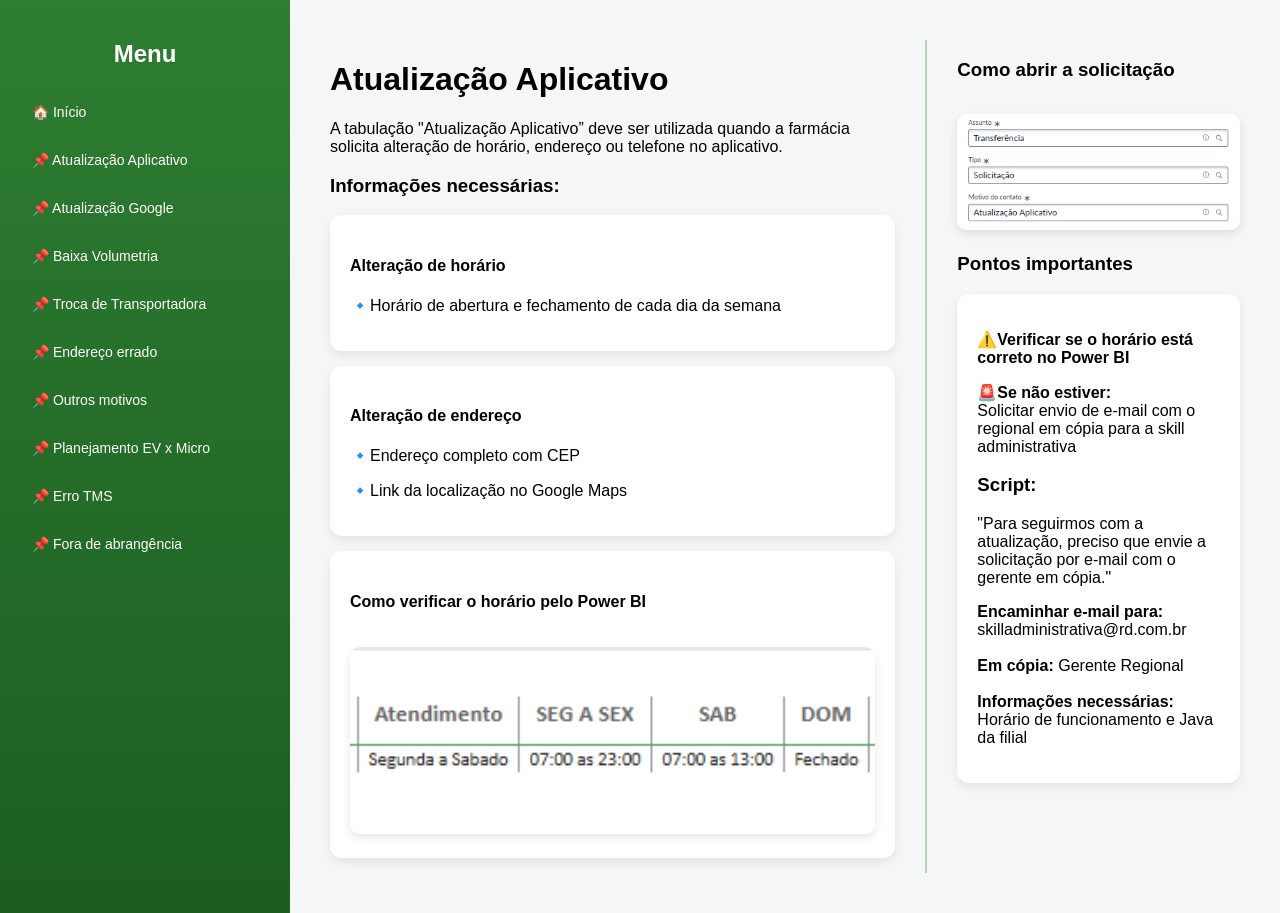
==== atualiza.html @ 26becaf9 "Add files via upload" ====
<!DOCTYPE html>
<html lang="pt-br">
<head>
  <meta charset="UTF-8">
  <title>Atualização Aplicativo</title>
  <link rel="stylesheet" href="style.css">
</head>

<body>

  <!-- MENU (igual ao index) -->
  <div class="sidebar">
    <h2>Menu</h2>

    <a href="index.html" class="menu-btn">🏠 Início</a>
    <a href="atualiza.html" class="menu-btn">📌 Atualização Aplicativo</a>
    <a href="atualizaGoogle.html" class="menu-btn">📌 Atualização Google</a>
    <a href="baixa.html" class="menu-btn">📌 Baixa Volumetria</a>
    <a href="Troca.html" class="menu-btn">📌 Troca de Transportadora</a>
    <a href="Endereço.html" class="menu-btn">📌 Endereço errado</a>
    <a href="outros.html" class="menu-btn">📌 Outros motivos</a>
    <a href="planejamento.html" class="menu-btn">📌 Planejamento EV x Micro</a>
    <a href="Erro.html" class="menu-btn">📌 Erro TMS</a>
    <a href="fora.html" class="menu-btn">📌 Fora de abrangência</a>
  </div>

  <!-- CONTEÚDO -->
  <div class="content">

    <div class="container-duplo">

      <!-- ESQUERDA -->
      <div class="lado-esquerdo">
        <h1>Atualização Aplicativo</h1>

        <p>
          A tabulação "Atualização Aplicativo” deve ser utilizada quando a farmácia solicita alteração de horário, endereço ou telefone no aplicativo.
        </p>

        <h3>Informações necessárias:</h3>

        <div class="card">
          <h4>Alteração de horário</h4>
          <p>🔹Horário de abertura e fechamento de cada dia da semana</p>
        </div>

        <div class="card">
          <h4>Alteração de endereço</h4>
          <p>🔹Endereço completo com CEP</p>
          <p>🔹Link da localização no Google Maps</p>
        </div>
        <div class="card">
          <h4>Como verificar o horário pelo Power BI</h4>
          <img src="img/powerbi.png" class="imagem-explicativa">
         
        </div>
      </div>


      <!-- LINHA -->
      <div class="linha"></div>

      <!-- DIREITA -->
      <div class="lado-direito">
        <h3>Como abrir a solicitação</h3>
        <img src="img/atualiza-img.png" class="imagem-explicativa">

        <h3>Pontos importantes</h3>

        <div class="card">
          <p><b>⚠️Verificar se o horário está correto no Power BI</b></p>

          <p><b>🚨Se não estiver:</b><br>
          Solicitar envio de e-mail com o regional em cópia para a skill administrativa</p>

          <h3>Script:</h3>
          "Para seguirmos com a atualização, preciso que envie a solicitação por e-mail com o gerente em cópia."</p>
          
          <p>
  <b>Encaminhar e-mail para:</b><br>
  skilladministrativa@rd.com.br<br><br>

  <b>Em cópia:</b> Gerente Regional<br><br>

  <b>Informações necessárias:</b> Horário de funcionamento e Java da filial
</p>
        </div>
      </div>

    </div>

  </div>

</body>
</html>
---- style.css ----
/* RESET */
body {
  margin: 0;
  font-family: 'Segoe UI', Arial, sans-serif;
  display: flex;
  min-height: 100vh; /* 🔥 permite rolagem */
  background: #f4f7f6;
}

/* ===== MENU ===== */
.sidebar {
  width: 250px;
  background: linear-gradient(180deg, #2e7d32, #1b5e20);
  color: white;
  padding: 20px;
  display: flex;
  flex-direction: column;
  overflow-y: auto;
}

.sidebar h2 {
  text-align: center;
  margin-bottom: 20px;
}

/* MENU COMO LINK (corrige azul) */
.menu-btn {
  display: block;
  padding: 12px;
  margin: 4px 0;
  border-radius: 8px;
  text-decoration: none;
  color: white;
  transition: 0.3s;
  font-size: 14px;
}

.menu-btn:visited {
  color: white;
}

.menu-btn:hover {
  background: rgba(255,255,255,0.2);
}

/* ===== CONTEÚDO ===== */
.content {
  flex: 1;
  padding: 40px;
  overflow-y: auto; /* 🔥 permite scroll */
}

/* (se ainda usar páginas internas com JS) */
.page {
  display: none;
  max-width: 700px;
  width: 100%;
  text-align: center;
}

.active {
  display: block;
}

/* ===== CARDS ===== */
.card {
  background: white;
  padding: 20px;
  margin: 15px 0;
  border-radius: 12px;
  box-shadow: 0 4px 10px rgba(0,0,0,0.08);
  text-align: left;
}

/* ===== BOTÃO ===== */
.btn {
  display: inline-block;
  margin-top: 20px;
  padding: 12px 20px;
  border-radius: 25px;
  background: linear-gradient(45deg, #ff6f00, #ffb74d);
  color: white;
  text-decoration: none;
  transition: 0.3s;
}

.btn:hover {
  transform: scale(1.05);
}

/* ===== PÁGINA ATUALIZAÇÃO ===== */
.container-duplo {
  display: flex;
  align-items: flex-start;
  justify-content: space-between;
  gap: 30px;
  width: 100%;
  max-width: 1400px;
  margin: 0 auto;
}

/* ESQUERDA */
.lado-esquerdo {
  flex: 2;
  min-width: 0;
}

/* DIREITA */
.lado-direito {
  flex: 1;
  min-width: 0;
}

/* LINHA DIVISÓRIA */
.linha {
  width: 2px;
  background: #2e7d32;
  opacity: 0.3;
  align-self: stretch;
}


/* IMAGENS */
.imagem-explicativa {
  width: 100%;
  margin-top: 15px;
  border-radius: 10px;
  box-shadow: 0 4px 10px rgba(0,0,0,0.1);
}

/* RESPONSIVO */
@media (max-width: 900px) {
  .container-duplo {
    flex-direction: column;
  }

  .linha {
    display: none;
  }
}
h1, h3, h4, p {
  word-break: break-word;
}
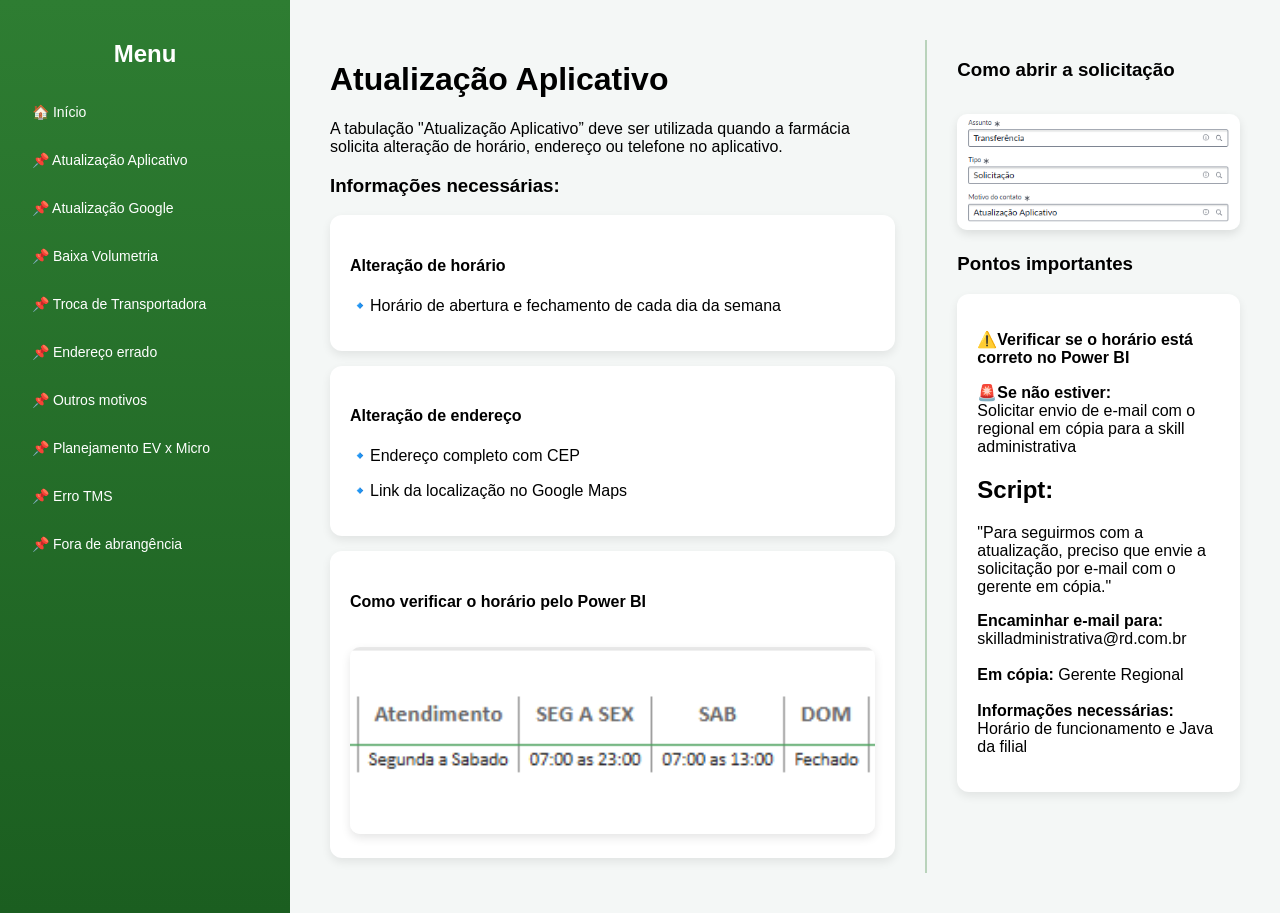
==== commit 38ecb593: "Update atualiza.html" ====
--- a/atualiza.html
+++ b/atualiza.html
@@ -73,7 +73,7 @@
           <p><b>🚨Se não estiver:</b><br>
           Solicitar envio de e-mail com o regional em cópia para a skill administrativa</p>
 
-          <h3>Script:</h3>
+          <h2>Script:</h2>
           "Para seguirmos com a atualização, preciso que envie a solicitação por e-mail com o gerente em cópia."</p>
           
           <p>
@@ -92,4 +92,4 @@
   </div>
 
 </body>
-</html>+</html>
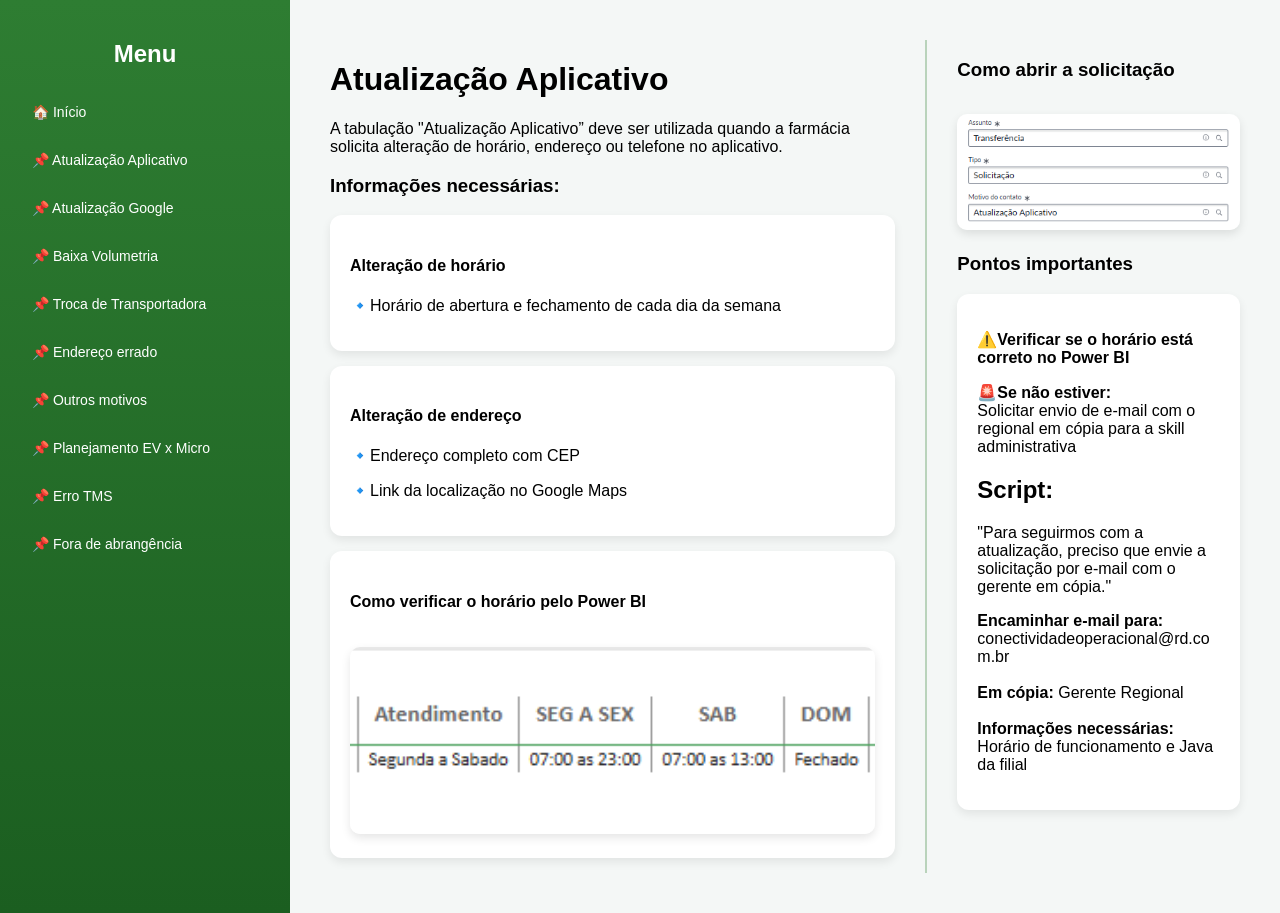
==== commit 1e058058: "Update atualiza.html" ====
--- a/atualiza.html
+++ b/atualiza.html
@@ -78,7 +78,7 @@
           
           <p>
   <b>Encaminhar e-mail para:</b><br>
-  skilladministrativa@rd.com.br<br><br>
+  conectividadeoperacional@rd.com.br<br><br>
 
   <b>Em cópia:</b> Gerente Regional<br><br>
 
--- a/style.css
+++ b/style.css
@@ -140,4 +140,4 @@
 }
 h1, h3, h4, p {
   word-break: break-word;
-}+}
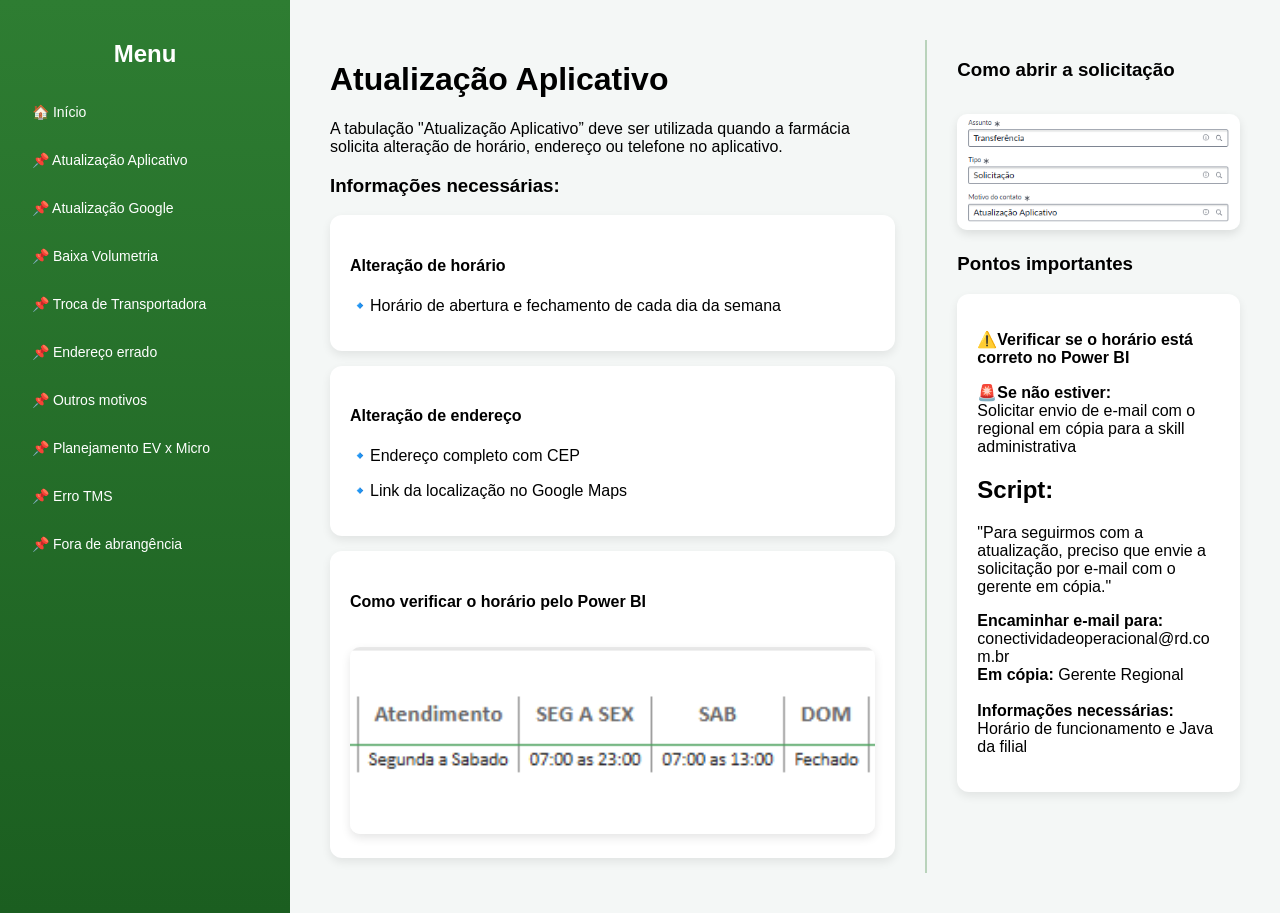
==== commit 9586ffd3: "Update atualiza.html" ====
--- a/atualiza.html
+++ b/atualiza.html
@@ -77,8 +77,8 @@
           "Para seguirmos com a atualização, preciso que envie a solicitação por e-mail com o gerente em cópia."</p>
           
           <p>
-  <b>Encaminhar e-mail para:</b><br>
-  conectividadeoperacional@rd.com.br<br><br>
+  <b>Encaminhar e-mail para:</b>
+  <br> conectividadeoperacional@rd.com.br</br>
 
   <b>Em cópia:</b> Gerente Regional<br><br>
 
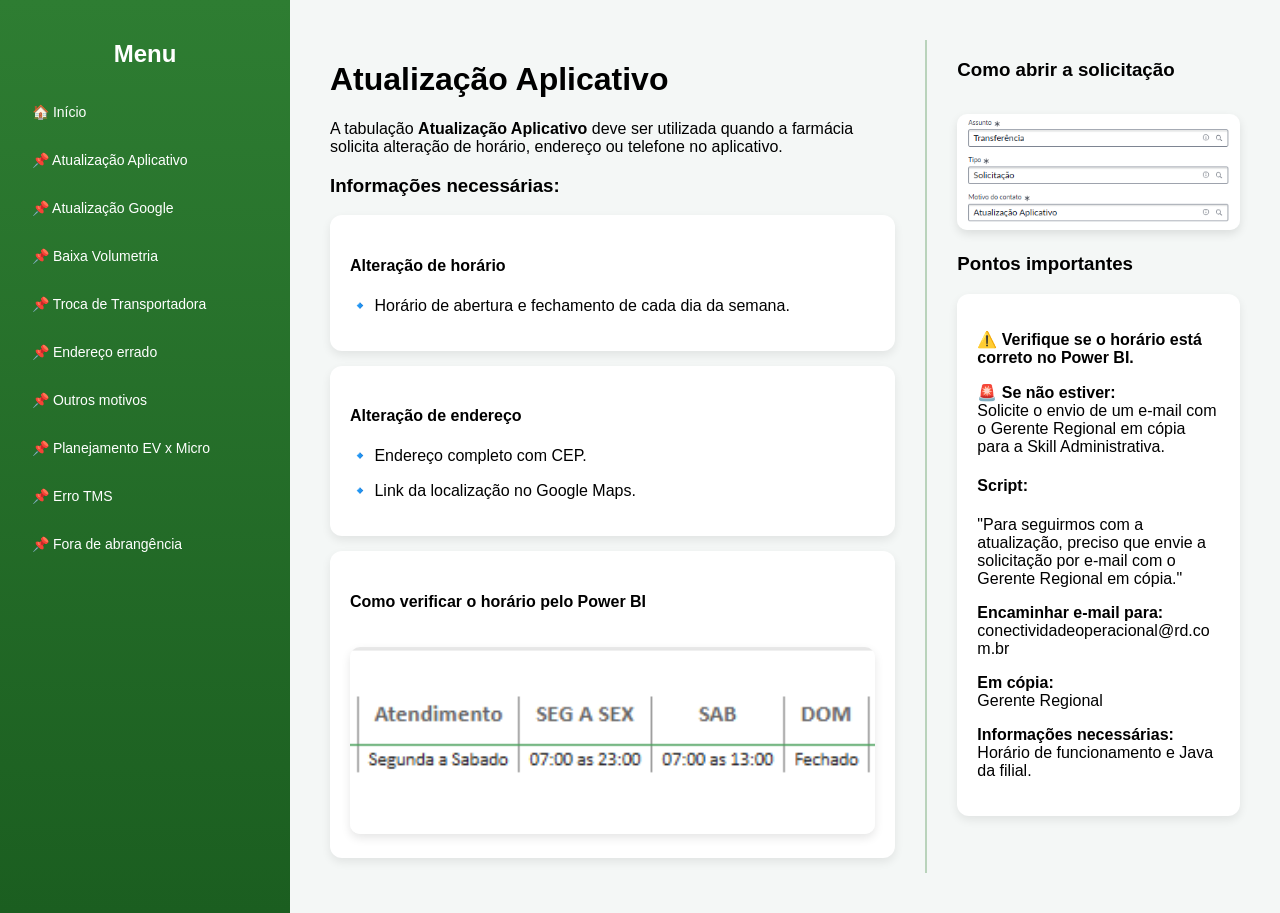
==== commit b6732fd2: "Update atualiza.html" ====
--- a/atualiza.html
+++ b/atualiza.html
@@ -8,7 +8,7 @@
 
 <body>
 
-  <!-- MENU (igual ao index) -->
+  <!-- MENU -->
   <div class="sidebar">
     <h2>Menu</h2>
 
@@ -34,28 +34,27 @@
         <h1>Atualização Aplicativo</h1>
 
         <p>
-          A tabulação "Atualização Aplicativo” deve ser utilizada quando a farmácia solicita alteração de horário, endereço ou telefone no aplicativo.
+          A tabulação <strong>Atualização Aplicativo</strong> deve ser utilizada quando a farmácia solicita alteração de horário, endereço ou telefone no aplicativo.
         </p>
 
         <h3>Informações necessárias:</h3>
 
         <div class="card">
           <h4>Alteração de horário</h4>
-          <p>🔹Horário de abertura e fechamento de cada dia da semana</p>
+          <p>🔹 Horário de abertura e fechamento de cada dia da semana.</p>
         </div>
 
         <div class="card">
           <h4>Alteração de endereço</h4>
-          <p>🔹Endereço completo com CEP</p>
-          <p>🔹Link da localização no Google Maps</p>
+          <p>🔹 Endereço completo com CEP.</p>
+          <p>🔹 Link da localização no Google Maps.</p>
         </div>
+
         <div class="card">
           <h4>Como verificar o horário pelo Power BI</h4>
-          <img src="img/powerbi.png" class="imagem-explicativa">
-         
+          <img src="img/powerbi.png" class="imagem-explicativa" alt="Consulta de horário no Power BI">
         </div>
       </div>
-
 
       <!-- LINHA -->
       <div class="linha"></div>
@@ -63,27 +62,38 @@
       <!-- DIREITA -->
       <div class="lado-direito">
         <h3>Como abrir a solicitação</h3>
-        <img src="img/atualiza-img.png" class="imagem-explicativa">
+        <img src="img/atualiza-img.png" class="imagem-explicativa" alt="Como abrir a solicitação">
 
         <h3>Pontos importantes</h3>
 
         <div class="card">
-          <p><b>⚠️Verificar se o horário está correto no Power BI</b></p>
+          <p><strong>⚠️ Verifique se o horário está correto no Power BI.</strong></p>
 
-          <p><b>🚨Se não estiver:</b><br>
-          Solicitar envio de e-mail com o regional em cópia para a skill administrativa</p>
+          <p>
+            <strong>🚨 Se não estiver:</strong><br>
+            Solicite o envio de um e-mail com o Gerente Regional em cópia para a Skill Administrativa.
+          </p>
 
-          <h2>Script:</h2>
-          "Para seguirmos com a atualização, preciso que envie a solicitação por e-mail com o gerente em cópia."</p>
-          
+          <h4>Script:</h4>
+
           <p>
-  <b>Encaminhar e-mail para:</b>
-  <br> conectividadeoperacional@rd.com.br</br>
+            "Para seguirmos com a atualização, preciso que envie a solicitação por e-mail com o Gerente Regional em cópia."
+          </p>
 
-  <b>Em cópia:</b> Gerente Regional<br><br>
+          <p>
+            <strong>Encaminhar e-mail para:</strong><br>
+            conectividadeoperacional@rd.com.br
+          </p>
 
-  <b>Informações necessárias:</b> Horário de funcionamento e Java da filial
-</p>
+          <p>
+            <strong>Em cópia:</strong><br>
+            Gerente Regional
+          </p>
+
+          <p>
+            <strong>Informações necessárias:</strong><br>
+            Horário de funcionamento e Java da filial.
+          </p>
         </div>
       </div>
 
